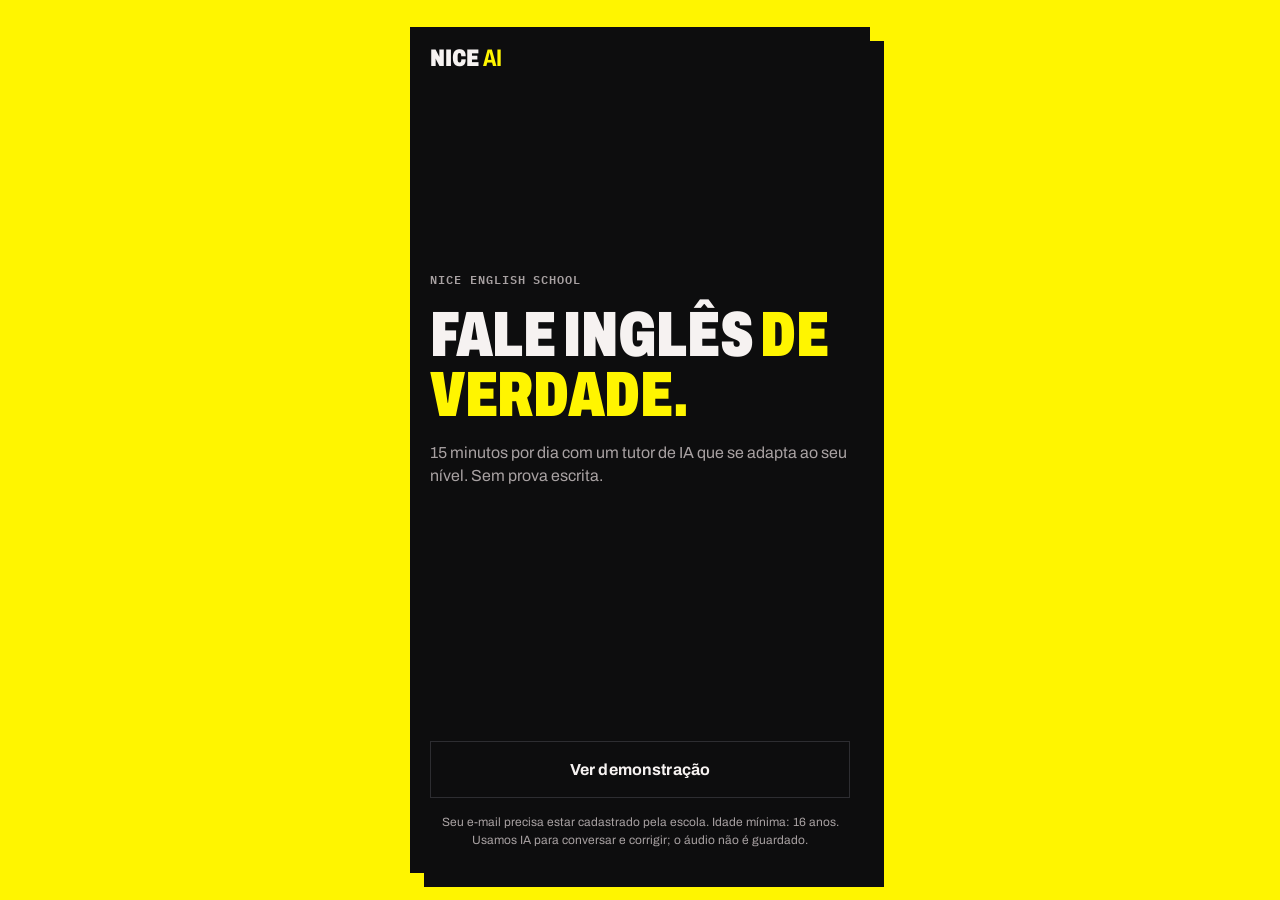
==== app/index.html @ 1833ad43 "Nice AI: landing V3 e app do aluno (piloto) Co-Authored-By: Claude Sonnet 5.5 <noreply@anthropic.com" ====
<!DOCTYPE html>
<html lang="pt-BR">
<head>
<meta charset="UTF-8">
<meta name="viewport" content="width=device-width, initial-scale=1, viewport-fit=cover">
<title>Nice AI — app</title>
<meta name="description" content="Nice AI: treine inglês com um tutor de IA, 15 minutos por dia.">
<meta name="theme-color" content="#0d0d0e">
<link rel="icon" href="data:image/svg+xml,%3Csvg xmlns=%27http://www.w3.org/2000/svg%27 viewBox=%270 0 32 32%27%3E%3Crect width=%2732%27 height=%2732%27 rx=%277%27 fill=%27%23af1615%27/%3E%3Ctext x=%2716%27 y=%2722%27 font-size=%2716%27 font-family=%27sans-serif%27 font-weight=%27800%27 text-anchor=%27middle%27 fill=%27%23fff500%27%3EN%3C/text%3E%3C/svg%3E">
<link rel="preconnect" href="https://fonts.googleapis.com">
<link rel="preconnect" href="https://fonts.gstatic.com" crossorigin>
<link href="https://fonts.googleapis.com/css2?family=Archivo:wdth,wght@62..125,400..900&family=IBM+Plex+Mono:wght@500;600&display=swap" rel="stylesheet">
<link rel="stylesheet" href="app.css">
</head>
<body>
<div class="app">
  <header class="top"><a class="marca" href="../" style="text-decoration:none;color:inherit" aria-label="Nice AI — página inicial">NICE<b> AI</b></a><span class="badge" id="badge" hidden></span></header>
  <main id="tela"></main>
  <nav class="tabs" id="tabs" hidden aria-label="Navegação">
    <button data-t="painel">Início</button><button data-t="praticar">Praticar</button><button data-t="progresso">Progresso</button><button data-t="perfil">Perfil</button>
  </nav>
</div>
<div id="toast" role="status"></div>
<script src="../config.js"></script>
<script src="https://accounts.google.com/gsi/client" async defer></script>
<script src="app.js"></script>
</body>
</html>
---- app/app.css ----
/* Nice AI — app do aluno (V3). Mobile primeiro. */
:root {
  --preto: #0d0d0e; --sup: #19191b; --sup2: #232326; --linha: #2d2d31;
  --tinta: #f6f2f1; --suave: #a8a1a2; --am: #fff500; --verm: #af1615; --ok: #3ddc97;
  --f: "Archivo", system-ui, sans-serif; --mono: "IBM Plex Mono", ui-monospace, monospace;
}
* { box-sizing: border-box; }
html, body { height: 100%; margin: 0; background: var(--am); }
body { font-family: var(--f); font-size: 16px; line-height: 1.45; color: var(--tinta); -webkit-font-smoothing: antialiased; }
button, input { font: inherit; color: inherit; }
button { cursor: pointer; }
:focus-visible { outline: 3px solid var(--am); outline-offset: 2px; }

.app { width: 100%; max-width: 460px; height: 100dvh; margin: 0 auto; background: var(--preto); display: flex; flex-direction: column; position: relative; overflow: hidden; }
@media (min-width: 700px) {
  body { display: grid; place-items: center; }
  .app { height: min(900px, 94dvh); box-shadow: 14px 14px 0 var(--preto); }
}

.top { flex: none; display: flex; justify-content: space-between; align-items: center; padding: 14px 20px 10px; }
.marca { font-weight: 900; font-stretch: 75%; font-size: 24px; letter-spacing: -.01em; text-transform: uppercase; }
.marca b { color: var(--am); }
.badge { font-family: var(--mono); font-size: 11px; font-weight: 600; text-transform: uppercase; letter-spacing: .06em; background: var(--sup2); padding: 6px 10px; border: 1px solid var(--linha); }
.badge.demo { background: var(--am); color: var(--preto); border-color: var(--am); }

#tela { flex: 1; min-height: 0; overflow-y: auto; overflow-x: hidden; padding: 8px 20px 24px; display: flex; flex-direction: column; gap: 16px; }
.rot { font-family: var(--mono); font-size: 12px; font-weight: 600; letter-spacing: .08em; text-transform: uppercase; color: var(--suave); }
h1, h2 { font-weight: 900; font-stretch: 70%; text-transform: uppercase; line-height: .94; letter-spacing: -.005em; margin: 0; }
h1 { font-size: clamp(44px, 14vw, 64px); }
h2 { font-size: clamp(34px, 10vw, 46px); }
p { margin: 0; color: var(--suave); }
.grow { flex: 1; }

.btn { display: flex; align-items: center; justify-content: center; gap: 10px; width: 100%; border: 0; padding: 16px 20px; background: var(--am); color: var(--preto); font-weight: 900; font-stretch: 80%; text-transform: uppercase; font-size: 20px; letter-spacing: .01em; transition: transform .15s ease, box-shadow .15s ease; }
.btn:hover:not(:disabled) { transform: translate(-2px, -2px); box-shadow: 4px 4px 0 var(--verm); }
.btn:disabled { opacity: .45; cursor: not-allowed; }
.btn.fantasma { background: transparent; color: var(--tinta); border: 1px solid var(--linha); font-weight: 700; font-size: 16px; font-stretch: 100%; text-transform: none; }
.btn.fantasma:hover:not(:disabled) { box-shadow: none; border-color: var(--am); transform: none; }
.btn.verm { background: var(--verm); color: #fff; }
.link { background: none; border: 0; color: var(--suave); text-decoration: underline; padding: 8px; font-size: 14px; }

.erro { background: rgba(175,22,21,.18); border: 1px solid var(--verm); padding: 12px 14px; font-size: 14px; color: #ffb4b0; }
.info { background: var(--sup); border: 1px solid var(--linha); padding: 12px 14px; font-size: 14px; }

/* login */
.login .hero { flex: 1; display: flex; flex-direction: column; justify-content: center; gap: 16px; }
.login h1 span { color: var(--am); }
#gsi { min-height: 44px; display: flex; justify-content: center; }
.nota-legal { font-size: 12px; text-align: center; }

/* quiz */
.prog { height: 6px; background: var(--sup2); }
.prog i { display: block; height: 100%; background: var(--am); transition: width .4s ease; }
.opcoes { display: grid; gap: 10px; }
.op { text-align: left; background: var(--sup); border: 1px solid var(--linha); padding: 16px; font-weight: 700; font-size: 18px; display: flex; justify-content: space-between; align-items: center; }
.op small { font-weight: 400; color: var(--suave); font-size: 13px; display: block; }
.op:hover, .op.on { border-color: var(--am); }
.op.on { background: var(--am); color: var(--preto); } .op.on small { color: #3a3700; }

/* chat */
#tela.chat { padding: 0; gap: 0; overflow: hidden; }
.chat-cab { padding: 4px 20px 12px; display: flex; justify-content: space-between; align-items: flex-end; gap: 12px; flex: none; }
.chat-cab h2 { font-size: 30px; }
.msgs { flex: 1; min-height: 0; overflow-y: auto; padding: 8px 20px; display: flex; flex-direction: column; gap: 10px; }
.bol { max-width: 86%; padding: 10px 14px; font-size: 16px; line-height: 1.4; animation: entra .3s ease both; }
.bol.ia { align-self: flex-start; background: var(--verm); color: #fff; }
.bol.eu { align-self: flex-end; background: var(--sup2); border: 1px solid var(--linha); }
.bol.dica { align-self: stretch; max-width: none; border: 1px dashed var(--am); background: transparent; font-size: 14px; }
.bol.dica b { color: var(--am); font-family: var(--mono); font-size: 11px; letter-spacing: .06em; text-transform: uppercase; display: block; margin-bottom: 4px; }
.bol.dica s { color: var(--suave); } .bol.dica em { color: var(--ok); font-style: normal; font-weight: 700; }
.bol.sis { align-self: center; max-width: none; color: var(--suave); font-size: 13px; background: none; padding: 2px; text-align: center; }
.bol.ajuda { align-self: stretch; max-width: none; background: var(--sup); border: 1px solid var(--linha); font-size: 14px; }
.digita { align-self: flex-start; background: var(--verm); padding: 12px 16px; display: flex; gap: 5px; }
.digita i { width: 7px; height: 7px; background: #fff; border-radius: 50%; animation: pula 1s infinite; } .digita i:nth-child(2) { animation-delay: .15s; } .digita i:nth-child(3) { animation-delay: .3s; }
@keyframes pula { 0%, 80%, 100% { opacity: .3; transform: none; } 40% { opacity: 1; transform: translateY(-4px); } }
@keyframes entra { from { opacity: 0; transform: translateY(8px); } to { opacity: 1; transform: none; } }
.meter { flex: none; padding: 0 20px 8px; }
.meter .prog { margin-top: 6px; }
.comp { flex: none; padding: 10px 20px 16px; border-top: 1px solid var(--linha); display: grid; gap: 10px; background: var(--preto); }
.comp-l { display: flex; gap: 8px; }
.comp input { flex: 1; min-width: 0; background: var(--sup); border: 1px solid var(--linha); padding: 12px 14px; font-size: 16px; }
.comp input:focus { border-color: var(--am); outline: none; }
.ic { width: 48px; flex: none; border: 0; background: var(--am); color: var(--preto); font-weight: 900; font-size: 20px; display: grid; place-items: center; }
.ic.mic { background: var(--verm); color: #fff; position: relative; }
.ic.mic.on::after { content: ""; position: absolute; inset: -4px; border: 2px solid var(--verm); animation: ping 1.2s ease-out infinite; }
@keyframes ping { from { transform: scale(.9); opacity: .8; } to { transform: scale(1.25); opacity: 0; } }
.ic:disabled { opacity: .4; }
.comp-a { display: flex; justify-content: space-between; gap: 8px; align-items: center; }
.pill { background: none; border: 1px solid var(--linha); padding: 7px 12px; font-size: 13px; font-weight: 700; color: var(--tinta); }
.pill:hover:not(:disabled) { border-color: var(--am); }
.pill.on { background: var(--am); color: var(--preto); border-color: var(--am); }

/* resultado */
.nivel { font-weight: 900; font-stretch: 62%; font-size: 150px; line-height: .8; color: var(--am); }
.nivel-n { font-weight: 900; font-stretch: 70%; text-transform: uppercase; font-size: 28px; }
.hab { display: grid; gap: 12px; background: var(--sup); padding: 16px; border: 1px solid var(--linha); }
.hab .l { display: flex; justify-content: space-between; font-size: 14px; font-weight: 700; margin-bottom: 4px; }
.hab .l span:last-child { font-family: var(--mono); color: var(--suave); }
.hab .prog i { background: var(--ok); } .hab .prog.am i { background: var(--am); }
.chips { display: flex; flex-wrap: wrap; gap: 8px; }
.chip { font-family: var(--mono); font-size: 12px; font-weight: 600; text-transform: uppercase; padding: 8px 12px; border: 2px solid var(--am); color: var(--am); background: none; }
button.chip:hover { background: var(--am); color: var(--preto); }

/* plano */
.vant { list-style: none; margin: 0; padding: 0; display: grid; gap: 10px; }
.vant li { display: flex; gap: 12px; align-items: flex-start; font-size: 17px; font-weight: 600; }
.vant li::before { content: "✓"; color: var(--ok); font-weight: 900; }
.planos { display: grid; grid-template-columns: 1fr 1fr; gap: 10px; }
.plano { background: var(--sup); border: 1px solid var(--linha); padding: 14px; }
.plano.dest { border: 2px solid var(--am); } .plano b { display: block; font-size: 18px; } .plano small { color: var(--suave); }

/* painel */
.anel { position: relative; width: 168px; height: 168px; margin: 0 auto; }
.anel svg { width: 100%; height: 100%; transform: rotate(-90deg); }
.anel circle { fill: none; stroke-width: 10; } .anel .tr { stroke: var(--sup2); } .anel .pg { stroke: var(--am); stroke-linecap: butt; stroke-dasharray: 289; transition: stroke-dashoffset 1s ease; }
.anel .c { position: absolute; inset: 0; display: grid; place-content: center; text-align: center; line-height: 1; }
.anel .c b { font-size: 44px; font-weight: 900; font-stretch: 70%; } .anel .c span { font-family: var(--mono); font-size: 11px; color: var(--suave); text-transform: uppercase; letter-spacing: .08em; }
.cartao { background: var(--sup); border: 1px solid var(--linha); padding: 16px; display: grid; gap: 10px; }
.cartao.missao { background: var(--verm); border-color: var(--verm); }
.cartao.missao .rot { color: #ffd9d6; } .cartao.missao h3 { margin: 0; font-size: 24px; font-weight: 900; font-stretch: 70%; text-transform: uppercase; line-height: 1; }
.linha2 { display: flex; justify-content: space-between; align-items: center; gap: 12px; }
.tag { font-family: var(--mono); font-size: 11px; font-weight: 700; text-transform: uppercase; letter-spacing: .05em; padding: 5px 9px; background: var(--am); color: var(--preto); white-space: nowrap; }
.tabs { flex: none; display: grid; grid-template-columns: repeat(4, 1fr); border-top: 1px solid var(--linha); background: var(--preto); }
.tabs button { background: none; border: 0; padding: 12px 4px 14px; font-family: var(--mono); font-size: 11px; font-weight: 600; text-transform: uppercase; letter-spacing: .05em; color: var(--suave); border-top: 3px solid transparent; margin-top: -1px; }
.tabs button.on { color: var(--am); border-top-color: var(--am); }
.sec { display: grid; gap: 10px; }
.kv { display: grid; gap: 4px; padding: 12px 0; border-top: 1px solid var(--linha); } .kv:first-of-type { border-top: 0; }
.kv span { font-family: var(--mono); font-size: 11px; text-transform: uppercase; letter-spacing: .06em; color: var(--suave); } .kv b { font-size: 18px; }

#toast { position: fixed; left: 50%; bottom: 90px; transform: translateX(-50%) translateY(20px); background: var(--am); color: var(--preto); font-weight: 700; padding: 12px 18px; max-width: 90vw; opacity: 0; pointer-events: none; transition: all .3s ease; z-index: 20; text-align: center; font-size: 14px; }
#toast.on { opacity: 1; transform: translateX(-50%); }
@media (prefers-reduced-motion: reduce) { * { animation: none !important; transition: none !important; } }
@media (max-height: 640px) { .nivel { font-size: 110px; } .anel { width: 132px; height: 132px; } }

[hidden] { display: none !important; }
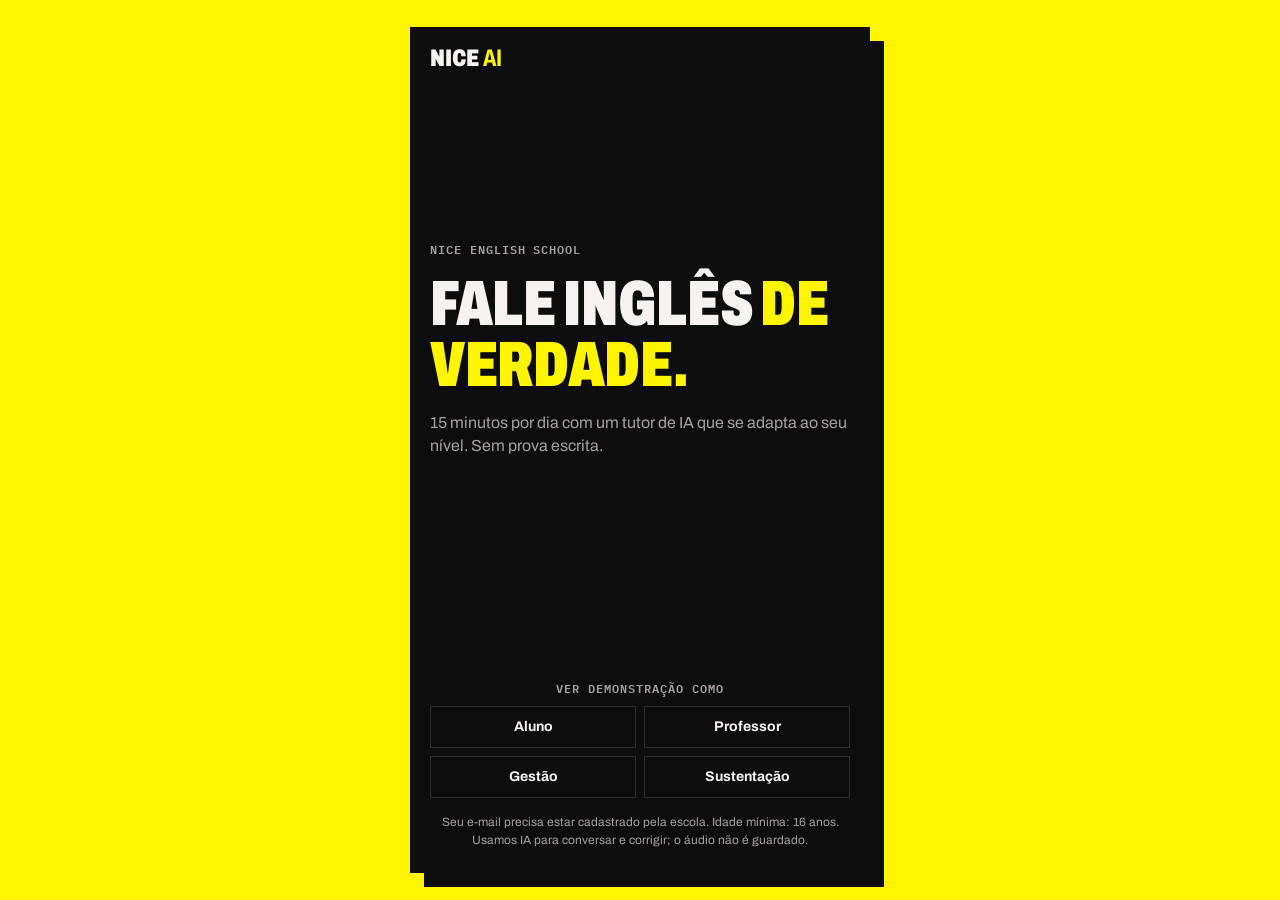
==== commit 616d53b1: "App v3: telas de Professor, Gestão e Sustentação e voz natural com Gemini - Roteamento por perfil (a" ====
--- a/app/index.html
+++ b/app/index.html
@@ -14,15 +14,16 @@
 </head>
 <body>
 <div class="app">
-  <header class="top"><a class="marca" href="../" style="text-decoration:none;color:inherit" aria-label="Nice AI — página inicial">NICE<b> AI</b></a><span class="badge" id="badge" hidden></span></header>
+  <header class="top"><a class="marca" href="../" style="text-decoration:none;color:inherit" aria-label="Nice AI — página inicial">NICE<b> AI</b></a><div class="top-d"><select id="area" class="area" aria-label="Trocar de área" hidden></select><span class="badge" id="badge" hidden></span></div></header>
   <main id="tela"></main>
-  <nav class="tabs" id="tabs" hidden aria-label="Navegação">
-    <button data-t="painel">Início</button><button data-t="praticar">Praticar</button><button data-t="progresso">Progresso</button><button data-t="perfil">Perfil</button>
-  </nav>
+  <nav class="tabs" id="tabs" hidden aria-label="Navegação"></nav>
 </div>
 <div id="toast" role="status"></div>
 <script src="../config.js"></script>
 <script src="https://accounts.google.com/gsi/client" async defer></script>
+<script src="voz.js"></script>
 <script src="app.js"></script>
+<script src="equipe.js"></script>
+<script>Nice.iniciar();</script>
 </body>
 </html>
--- a/app/app.css
+++ b/app/app.css
@@ -133,3 +133,100 @@
 @media (max-height: 640px) { .nivel { font-size: 110px; } .anel { width: 132px; height: 132px; } }
 
 [hidden] { display: none !important; }
+
+/* ---------- v3: comuns ---------- */
+.top-d { display: flex; gap: 8px; align-items: center; }
+.area { background: var(--sup2); border: 1px solid var(--linha); color: var(--tinta); font-family: var(--mono); font-size: 11px; font-weight: 600; text-transform: uppercase; letter-spacing: .06em; padding: 6px 8px; }
+.demo-l { display: grid; gap: 8px; text-align: center; }
+.demo-b { display: grid; grid-template-columns: repeat(2, 1fr); gap: 8px; }
+.demo-b .pill { padding: 10px; font-size: 14px; }
+.campo { width: 100%; background: var(--sup2); border: 1px solid var(--linha); padding: 10px 12px; font-size: 15px; color: var(--tinta); font-family: var(--f); resize: vertical; min-width: 0; }
+.campo:focus { border-color: var(--am); outline: none; }
+.campo.n { width: 70px; text-align: center; padding: 6px; }
+.btn.mini { width: auto; font-size: 14px; padding: 10px 16px; flex: none; }
+.tag.cinza { background: var(--sup2); color: var(--suave); border: 1px solid var(--linha); }
+.tag.alerta { background: var(--verm); color: #fff; }
+.chip.alerta { border-color: var(--verm); color: #ffb4b0; font-size: 10px; padding: 4px 8px; }
+.resp { color: var(--tinta); background: rgba(61,220,151,.08); padding: 8px 10px; }
+.resp small { color: var(--suave); }
+.pergunta { color: var(--tinta); font-size: 17px; }
+.err { font-family: var(--mono); font-size: 12px; color: #ffb4b0; word-break: break-word; }
+.voltar { align-self: flex-start; padding: 0; text-decoration: none; }
+.corpo { display: grid; gap: 14px; }
+.form-g { display: grid; grid-template-columns: repeat(auto-fit, minmax(180px, 1fr)); gap: 10px; }
+.form-g label { display: grid; gap: 4px; font-family: var(--mono); font-size: 11px; text-transform: uppercase; letter-spacing: .05em; color: var(--suave); }
+.form-g label .linha2 { gap: 6px; }
+.kpis { display: grid; grid-template-columns: repeat(auto-fit, minmax(140px, 1fr)); gap: 10px; }
+.kpi { background: var(--sup); border: 1px solid var(--linha); padding: 12px 14px; display: grid; gap: 2px; align-content: start; }
+.kpi b { font-size: 28px; font-weight: 900; font-stretch: 75%; line-height: 1.05; word-break: break-word; }
+.kpi small { color: var(--suave); font-size: 12px; }
+.kpi.destaque { border-color: var(--am); }
+.kpi.destaque b { color: var(--am); }
+.kpi.alerta { border-color: var(--verm); }
+.kpi.alerta b { color: #ff8f8a; }
+.kpis.mini .kpi b { font-size: 22px; }
+.grade2, .grade3 { display: grid; gap: 14px; }
+.cards { display: grid; gap: 10px; grid-template-columns: repeat(auto-fill, minmax(250px, 1fr)); }
+.card-al { text-align: left; background: var(--sup); border: 1px solid var(--linha); padding: 14px; display: grid; gap: 8px; }
+.card-al:hover { border-color: var(--am); }
+.card-al small { color: var(--suave); }
+.hab.mini { padding: 0; border: 0; background: none; gap: 6px; }
+.hab.mini .l { font-size: 12px; margin-bottom: 2px; }
+.linha-it { display: flex; justify-content: space-between; align-items: center; gap: 10px; padding: 10px 0; border-top: 1px solid var(--linha); }
+.linha-it:first-of-type { border-top: 0; }
+.linha-it small { display: block; color: var(--suave); font-size: 12px; }
+.acoes { display: flex; gap: 8px; align-items: center; flex: none; }
+.dia { display: grid; gap: 2px; margin-top: 8px; }
+.kv2 { display: flex; justify-content: space-between; gap: 8px; padding: 6px 0; border-top: 1px solid var(--linha); align-items: baseline; }
+.kv2 span { color: var(--suave); font-size: 14px; }
+.kv2 small { color: var(--suave); font-size: 11px; }
+.preco { font-size: 26px; font-weight: 900; font-stretch: 75%; color: var(--am); }
+.transcr { display: flex; flex-direction: column; gap: 8px; max-height: 360px; overflow-y: auto; }
+.transcr .bol { font-size: 14px; animation: none; }
+.tabela { display: grid; border: 1px solid var(--linha); }
+.tr { display: grid; grid-template-columns: 1fr; gap: 4px; padding: 12px; border-top: 1px solid var(--linha); background: var(--sup); }
+.tr:first-child { border-top: 0; }
+.tr small { display: block; color: var(--suave); font-size: 12px; }
+.tr.th { display: none; }
+.barras { display: flex; align-items: flex-end; gap: 3px; height: 140px; padding-top: 6px; }
+.barras .b { flex: 1; height: 100%; display: flex; flex-direction: column; justify-content: flex-end; align-items: center; gap: 4px; min-width: 0; }
+.barras .b i { width: 100%; background: var(--am); min-height: 2px; display: block; }
+.barras .b small { font-family: var(--mono); font-size: 9px; color: var(--suave); }
+.teste { display: grid; grid-template-columns: 14px 1fr auto; gap: 10px; align-items: center; padding: 10px 0; border-top: 1px solid var(--linha); }
+.teste i { width: 12px; height: 12px; border-radius: 50%; background: var(--sup2); border: 1px solid var(--linha); }
+.teste small { display: block; color: var(--suave); font-size: 12px; word-break: break-word; }
+.teste.ok i { background: var(--ok); border-color: var(--ok); }
+.teste.falha i { background: var(--verm); border-color: var(--verm); }
+.teste.falha small { color: #ffb4b0; }
+.teste.rodando i { background: var(--am); animation: pula 1s infinite; }
+
+/* ---------- v3: área da equipe (tela larga no computador) ---------- */
+@media (min-width: 900px) {
+  .app.equipe { max-width: 1180px; display: grid; grid-template-columns: 210px 1fr; grid-template-rows: auto 1fr; }
+  .app.equipe .top { grid-column: 1 / -1; }
+  .app.equipe .tabs { grid-row: 2; grid-column: 1; display: flex; flex-direction: column; border-top: 0; border-right: 1px solid var(--linha); padding-top: 8px; }
+  .app.equipe .tabs button { text-align: left; padding: 14px 20px; border-top: 0; border-left: 3px solid transparent; margin: 0; font-size: 12px; }
+  .app.equipe .tabs button.on { border-left-color: var(--am); background: var(--sup); }
+  .app.equipe #tela { grid-row: 2; grid-column: 2; padding: 8px 28px 32px; }
+  .app.equipe:has(.tabs[hidden]) #tela { grid-column: 1 / -1; }
+  .grade2 { grid-template-columns: 1fr 1fr; }
+  .grade3 { grid-template-columns: repeat(3, 1fr); }
+  .tr { grid-template-columns: 2fr 1fr 1.2fr 1fr auto; align-items: center; gap: 12px; }
+  .tr.th { display: grid; background: var(--preto); font-family: var(--mono); font-size: 11px; text-transform: uppercase; letter-spacing: .06em; color: var(--suave); padding: 8px 12px; }
+}
+
+/* ---------- v3: conversa ao vivo ---------- */
+.orbe-w { flex: none; display: grid; justify-items: center; gap: 10px; padding: 8px 20px 4px; }
+.orbe { width: 150px; height: 150px; border-radius: 50%; border: 0; background: var(--verm); color: #fff; position: relative; display: grid; place-items: center; transition: transform .3s ease, background .3s ease; }
+.orbe i { position: absolute; inset: -8px; border-radius: 50%; border: 2px solid var(--verm); opacity: 0; }
+.orbe span { position: relative; font-weight: 800; font-stretch: 80%; text-transform: uppercase; font-size: 15px; max-width: 110px; text-align: center; line-height: 1.1; }
+.orbe[data-e="parado"] { background: var(--am); color: var(--preto); }
+.orbe[data-e="conectando"] i, .orbe[data-e="fim"] i { opacity: 1; animation: ping 1.4s ease-out infinite; border-color: var(--am); }
+.orbe[data-e="ouvindo"] { background: var(--sup2); border: 3px solid var(--ok); }
+.orbe[data-e="ouvindo"] i { opacity: 1; border-color: var(--ok); animation: ping 1.8s ease-out infinite; }
+.orbe[data-e="falando"] { background: var(--verm); transform: scale(1.05); }
+.orbe[data-e="falando"] i { opacity: 1; animation: ping .9s ease-out infinite; }
+.orbe-d { font-size: 14px; text-align: center; max-width: 340px; }
+#tela.live .msgs { padding-top: 4px; }
+#tela.live .comp .link { justify-self: center; padding: 0; font-size: 13px; }
+@media (max-height: 700px) { .orbe { width: 110px; height: 110px; } .orbe span { font-size: 13px; } }
